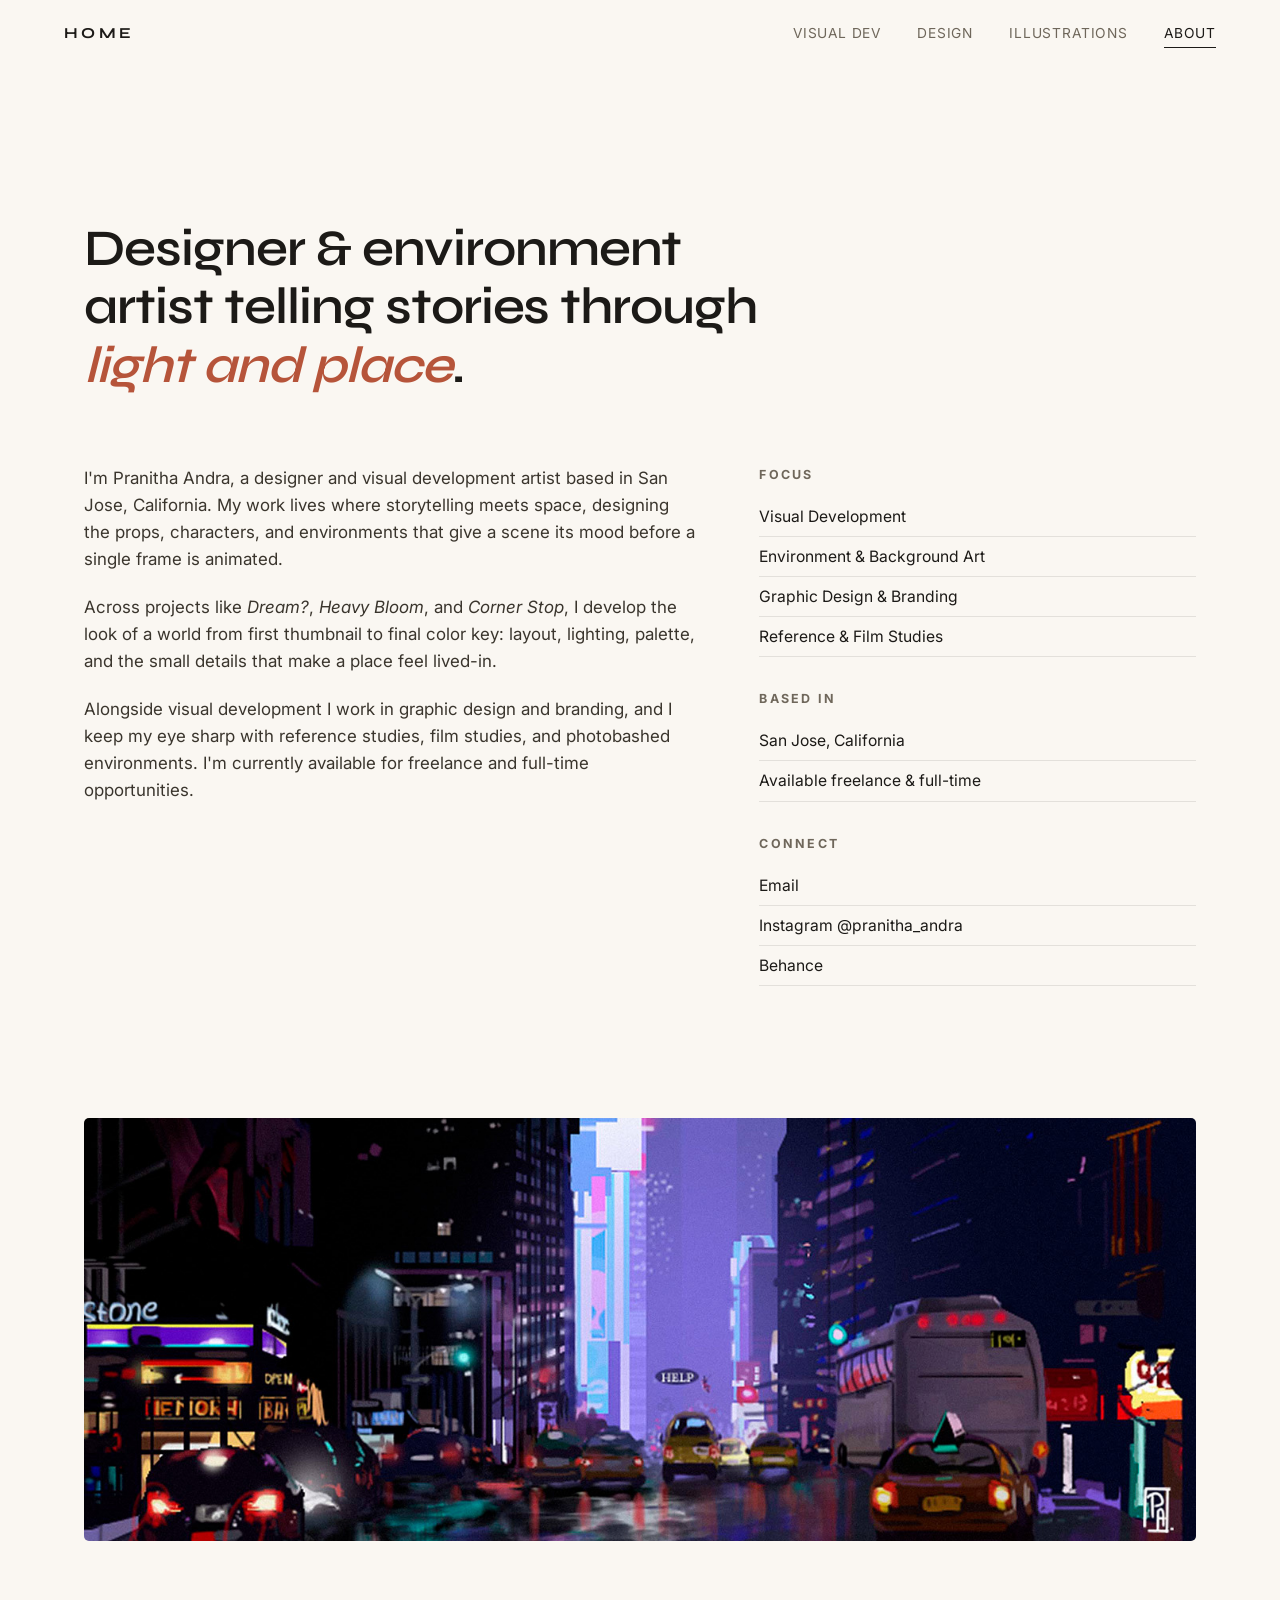
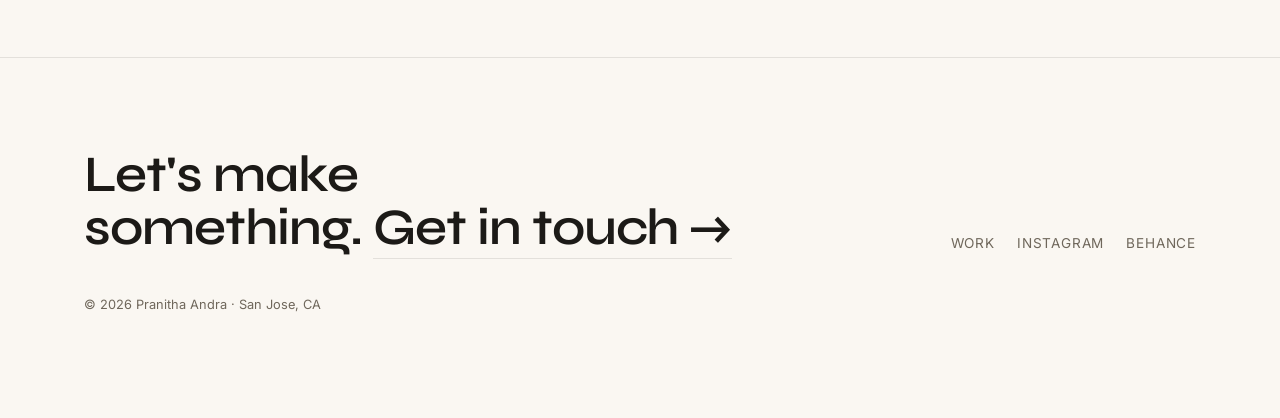
==== about.html @ 13a21b66 "chore: update" ====
<!DOCTYPE html>
<html lang="en">
<head>
  <meta charset="UTF-8" />
  <meta name="viewport" content="width=device-width, initial-scale=1.0" />
  <title>About · Pranitha Andra</title>
  <meta name="description" content="About Pranitha Andra, Visual Development, Illustrator, and Designer based in San Jose, CA. Available for freelance and full-time." />

  <link rel="preconnect" href="https://fonts.googleapis.com" />
  <link rel="preconnect" href="https://fonts.gstatic.com" crossorigin />
  <link href="https://fonts.googleapis.com/css2?family=Inter:wght@400;500;600&family=Syne:wght@600;700;800&display=swap" rel="stylesheet" />
  <link rel="stylesheet" href="css/style.css" />
</head>
<body>

  <nav class="nav">
    <a class="nav__brand" href="index.html">HOME</a>
    <div class="nav__links">
      <a href="visual-dev.html">Visual&nbsp;Dev</a>
      <a href="design.html">Design</a>
      <a href="illustrations.html">Illustrations</a>
      <a href="about.html" aria-current="page">About</a>
    </div>
  </nav>

  <main class="about">
    <div class="wrap">
      <h1 class="about__lead reveal">Designer &amp; environment artist telling stories through <em>light and place</em>.</h1>

      <div class="about__cols">
        <div class="about__body reveal">
          <p>I'm Pranitha Andra, a designer and visual development artist based in San Jose, California. My work lives where storytelling meets space, designing the props, characters, and environments that give a scene its mood before a single frame is animated.</p>
          <p>Across projects like <em>Dream?</em>, <em>Heavy Bloom</em>, and <em>Corner Stop</em>, I develop the look of a world from first thumbnail to final color key: layout, lighting, palette, and the small details that make a place feel lived-in.</p>
          <p>Alongside visual development I work in graphic design and branding, and I keep my eye sharp with reference studies, film studies, and photobashed environments. I'm currently available for freelance and full-time opportunities.</p>
        </div>

        <aside class="about__aside reveal">
          <h3>Focus</h3>
          <ul>
            <li>Visual Development</li>
            <li>Environment &amp; Background Art</li>
            <li>Graphic Design &amp; Branding</li>
            <li>Reference &amp; Film Studies</li>
          </ul>

          <h3>Based in</h3>
          <ul>
            <li>San Jose, California</li>
            <li>Available freelance &amp; full-time</li>
          </ul>

          <h3>Connect</h3>
          <ul>
            <li><a href="mailto:pranitha.andra@gmail.com">Email</a></li>
            <li><a href="https://www.instagram.com/pranitha_andra/" target="_blank" rel="noopener">Instagram @pranitha_andra</a></li>
            <li><a href="https://www.behance.net/pranithaandra" target="_blank" rel="noopener">Behance</a></li>
          </ul>
        </aside>
      </div>

      <div class="about__banner reveal">
        <img src="images/film-studies/05.jpg" alt="Environment study by Pranitha Andra" loading="lazy" />
      </div>
    </div>
  </main>

  <footer class="footer">
    <div class="wrap">
      <div class="footer__grid">
        <h2 class="footer__cta reveal">Let's make<br />something. <a href="mailto:pranitha.andra@gmail.com">Get in touch →</a></h2>
        <div class="footer__links reveal">
          <a href="index.html">Work</a>
          <a href="https://www.instagram.com/pranitha_andra/" target="_blank" rel="noopener">Instagram</a>
          <a href="https://www.behance.net/pranithaandra" target="_blank" rel="noopener">Behance</a>
        </div>
      </div>
      <p class="footer__fine">© <span id="year"></span> Pranitha Andra · San Jose, CA</p>
    </div>
  </footer>

  <script>document.getElementById("year").textContent = new Date().getFullYear();</script>
  <script src="js/main.js"></script>
</body>
</html>
---- css/style.css ----
/* ============================================================
   Pranitha Andra — Portfolio
   Minimal, image-forward, restrained motion.
   ============================================================ */

:root {
  --bg: #faf7f2;
  --bg-2: #f2ede4;
  --ink: #1c1a17;
  --muted: #6f675b;
  --faint: rgba(28, 26, 23, 0.10);
  --faint-2: rgba(28, 26, 23, 0.05);
  --accent: #b6543a;
  --accent-soft: rgba(182, 84, 58, 0.12);

  --display: "Syne", "Trebuchet MS", Georgia, sans-serif;
  --serif: var(--display);
  --sans: "Inter", -apple-system, BlinkMacSystemFont, "Segoe UI", Helvetica, Arial, sans-serif;

  --maxw: 1240px;
  --gutter: clamp(20px, 5vw, 64px);
  --ease: cubic-bezier(0.16, 1, 0.3, 1);
}

* { box-sizing: border-box; }

html { scroll-behavior: smooth; }

body {
  margin: 0;
  background: var(--bg);
  color: var(--ink);
  font-family: var(--sans);
  font-size: 17px;
  line-height: 1.6;
  -webkit-font-smoothing: antialiased;
  text-rendering: optimizeLegibility;
}

img { display: block; max-width: 100%; }

a { color: inherit; text-decoration: none; }

::selection { background: var(--accent-soft); }

.wrap {
  width: 100%;
  max-width: var(--maxw);
  margin: 0 auto;
  padding-inline: var(--gutter);
}

.sr-only {
  position: absolute;
  width: 1px; height: 1px;
  padding: 0; margin: -1px;
  overflow: hidden;
  clip: rect(0, 0, 0, 0);
  white-space: nowrap;
  border: 0;
}

/* Category pages have no hero, so clear the fixed nav */
.workpage { padding-top: clamp(96px, 13vw, 150px); }

/* Ink cursor trail (drawn above content, below the project viewer) */
.ink-canvas {
  position: fixed;
  inset: 0;
  width: 100%;
  height: 100%;
  pointer-events: none;
  z-index: 95;
}

/* ---------- Nav ---------- */
.nav {
  position: fixed;
  inset: 0 0 auto 0;
  z-index: 50;
  display: flex;
  align-items: center;
  justify-content: space-between;
  padding: 18px var(--gutter);
  transition: background 0.4s var(--ease), box-shadow 0.4s var(--ease), padding 0.4s var(--ease);
}
.nav.scrolled {
  background: rgba(250, 247, 242, 0.82);
  backdrop-filter: saturate(150%) blur(14px);
  -webkit-backdrop-filter: saturate(150%) blur(14px);
  box-shadow: 0 1px 0 var(--faint);
  padding-block: 12px;
}
.nav__brand {
  font-family: var(--display);
  font-weight: 700;
  font-size: 0.95rem;
  letter-spacing: 0.22em;
  text-transform: uppercase;
  color: var(--ink);
  transition: color 0.25s var(--ease);
}
.nav__brand:hover,
.nav__brand[aria-current="page"] { color: var(--accent); }
.nav__links {
  display: flex;
  gap: clamp(16px, 3vw, 36px);
  align-items: center;
  font-size: 0.86rem;
  letter-spacing: 0.06em;
  text-transform: uppercase;
}
.nav__links a { position: relative; padding: 4px 0; color: var(--muted); transition: color 0.25s var(--ease); }
.nav__links a::after {
  content: "";
  position: absolute;
  left: 0; bottom: 0;
  width: 100%; height: 1px;
  background: var(--ink);
  transform: scaleX(0);
  transform-origin: right;
  transition: transform 0.35s var(--ease);
}
.nav__links a:hover { color: var(--ink); }
.nav__links a:hover::after { transform: scaleX(1); transform-origin: left; }
.nav__links a[aria-current="page"] { color: var(--ink); }
.nav__links a[aria-current="page"]::after { transform: scaleX(1); transform-origin: left; }

/* Mobile menu button (injected by JS, hidden on desktop) */
.nav__toggle {
  display: none;
  position: relative;
  z-index: 2;
  width: 40px; height: 40px;
  margin-right: -8px;
  border: none; background: none; cursor: pointer;
  align-items: center; justify-content: center;
}
.nav__toggle span {
  position: absolute;
  left: 9px; right: 9px; height: 1.6px;
  background: var(--ink);
  transition: transform 0.3s var(--ease), opacity 0.3s var(--ease);
}
.nav__toggle span:nth-child(1) { transform: translateY(-4px); }
.nav__toggle span:nth-child(2) { transform: translateY(4px); }
.nav.open .nav__toggle span:nth-child(1) { transform: rotate(45deg); }
.nav.open .nav__toggle span:nth-child(2) { transform: rotate(-45deg); }

/* ---------- Hero ---------- */
.hero {
  min-height: 100svh;
  display: flex;
  flex-direction: column;
  justify-content: center;
  align-items: center;
  text-align: center;
  padding-block: 140px 80px;
}
.hero__banner {
  margin: 0;
  perspective: 1000px;
}
.hero__banner-tilt {
  display: inline-block;
  transition: transform 0.4s var(--ease);
  will-change: transform;
}
.hero__banner-img {
  width: min(860px, 90vw);
  height: auto;
  margin: 0 auto;
  animation: bannerFloat 6s ease-in-out infinite;
}
@keyframes bannerFloat {
  0%, 100% { transform: translateY(0); }
  50%      { transform: translateY(-10px); }
}
.hero__scroll {
  margin-top: clamp(40px, 8vw, 90px);
  display: inline-flex;
  align-items: center;
  gap: 12px;
  font-size: 0.78rem;
  letter-spacing: 0.2em;
  text-transform: uppercase;
  color: var(--muted);
}
.hero__scroll .line {
  width: 54px; height: 1px; background: var(--ink);
  transform-origin: left;
  animation: pull 2.4s var(--ease) infinite;
}
@keyframes pull { 0%,100% { transform: scaleX(0.4); } 50% { transform: scaleX(1); } }

/* ---------- Section ---------- */
.section { padding-block: clamp(48px, 8vw, 110px); }
.section:first-of-type { padding-top: clamp(20px, 4vw, 48px); }

/* ---------- Grid + cards ---------- */
.grid {
  display: grid;
  grid-template-columns: repeat(auto-fill, minmax(320px, 1fr));
  gap: clamp(18px, 2.4vw, 34px);
}
.grid--single {
  grid-template-columns: minmax(280px, 640px);
  justify-content: center;
}
.card {
  cursor: pointer;
  border: none;
  background: none;
  padding: 0;
  text-align: left;
  font: inherit;
  color: inherit;
  display: block;
}
.card__frame {
  position: relative;
  overflow: hidden;
  border-radius: 4px;
  aspect-ratio: 4 / 3;
  background: var(--bg-2);
}
.card__frame img,
.card__frame video {
  width: 100%; height: 100%;
  object-fit: cover;
  object-position: center;
  transition: transform 0.9s var(--ease), filter 0.6s var(--ease);
  will-change: transform;
}
.card:hover .card__frame img,
.card:hover .card__frame video { transform: scale(1.06); }

/* Text is hidden until hover, then revealed centered over a darkened image */
.card__overlay {
  position: absolute;
  inset: 0;
  display: flex;
  flex-direction: column;
  align-items: center;
  justify-content: center;
  gap: 10px;
  padding: 20px;
  text-align: center;
  background: rgba(20, 18, 15, 0.5);
  opacity: 0;
  transition: opacity 0.4s var(--ease);
}
.card:hover .card__overlay,
.card:focus-visible .card__overlay { opacity: 1; }
.card__title {
  font-family: var(--display);
  font-weight: 600;
  font-size: clamp(1.1rem, 1.9vw, 1.45rem);
  line-height: 1.15;
  letter-spacing: -0.01em;
  margin: 0;
  color: #fff;
  transform: translateY(10px);
  transition: transform 0.45s var(--ease);
}
.card:hover .card__title,
.card:focus-visible .card__title { transform: none; }
.card__count {
  color: rgba(255, 255, 255, 0.72);
  font-size: 0.74rem;
  letter-spacing: 0.16em;
  text-transform: uppercase;
  transform: translateY(10px);
  transition: transform 0.45s var(--ease) 0.04s;
}
.card:hover .card__count,
.card:focus-visible .card__count { transform: none; }

/* ---------- Footer ---------- */
.footer {
  border-top: 1px solid var(--faint);
  padding-block: clamp(50px, 8vw, 90px);
}
.footer__grid {
  display: flex;
  flex-wrap: wrap;
  gap: 32px;
  align-items: flex-end;
  justify-content: space-between;
}
.footer__cta {
  font-family: var(--display);
  font-weight: 600;
  font-size: clamp(1.8rem, 5vw, 3.2rem);
  line-height: 1.05;
  letter-spacing: -0.02em;
  margin: 0;
}
.footer__cta a { border-bottom: 1px solid var(--faint); transition: border-color 0.3s var(--ease); }
.footer__cta a:hover { border-color: var(--accent); color: var(--accent); }
.footer__links { display: flex; gap: 22px; font-size: 0.85rem; letter-spacing: 0.06em; text-transform: uppercase; color: var(--muted); }
.footer__links a { transition: color 0.25s var(--ease); }
.footer__links a:hover { color: var(--ink); }
.footer__fine { margin-top: 40px; color: var(--muted); font-size: 0.8rem; }

/* ---------- Project viewer (scrollable stack) ---------- */
.lb {
  position: fixed;
  inset: 0;
  z-index: 100;
  background: rgba(18, 16, 13, 0.94);
  opacity: 0;
  visibility: hidden;
  transition: opacity 0.4s var(--ease), visibility 0.4s var(--ease);
}
.lb.open { opacity: 1; visibility: visible; }
.lb__scroll {
  position: absolute;
  inset: 0;
  overflow-y: auto;
  -webkit-overflow-scrolling: touch;
  scroll-behavior: smooth;
  display: flex;
  flex-direction: column;
  justify-content: safe center;   /* center when it fits, scroll from top when it doesn't */
  padding: clamp(72px, 12vh, 120px) clamp(16px, 5vw, 64px) clamp(48px, 10vh, 96px);
}
.lb__cap {
  margin: 0 auto clamp(26px, 5vh, 52px);
  text-align: center;
  color: rgba(255,255,255,0.7);
  font-size: 0.8rem;
  letter-spacing: 0.14em;
  text-transform: uppercase;
}
.lb__cap b { color: #fff; font-weight: 500; }
.lb__stack {
  display: flex;
  flex-direction: column;
  align-items: center;
  gap: clamp(18px, 4vh, 40px);
  max-width: 1100px;
  margin: 0 auto;
}
.lb__img {
  width: auto;
  max-width: 100%;
  max-height: 90vh;
  object-fit: contain;
  border-radius: 3px;
  box-shadow: 0 30px 80px rgba(0,0,0,0.5);
  opacity: 0;
  transform: translateY(22px);
  transition: opacity 0.6s var(--ease), transform 0.6s var(--ease);
}
.lb__img.in { opacity: 1; transform: none; }
.lb__video { width: min(100%, 1100px); height: auto; background: #000; }
.lb__btn {
  position: fixed;
  z-index: 2;
  background: rgba(255,255,255,0.06);
  border: 1px solid rgba(255,255,255,0.16);
  color: #fff;
  width: 52px; height: 52px;
  border-radius: 50%;
  cursor: pointer;
  display: grid; place-items: center;
  font-size: 1.2rem;
  line-height: 1;
  transition: background 0.25s var(--ease), transform 0.25s var(--ease), border-color 0.25s var(--ease);
}
.lb__btn:hover { background: rgba(255,255,255,0.16); border-color: rgba(255,255,255,0.4); }
.lb__btn:active { transform: scale(0.92); }
.lb__close { top: clamp(16px, 3vw, 32px); right: clamp(16px, 3vw, 32px); }

/* ---------- About page ---------- */
.about {
  padding-block: clamp(140px, 18vw, 220px) clamp(60px, 9vw, 120px);
}
.about__lead {
  font-family: var(--display);
  font-weight: 600;
  font-size: clamp(1.8rem, 5vw, 3.2rem);
  line-height: 1.14;
  letter-spacing: -0.02em;
  max-width: 20ch;
  margin: 0 0 clamp(40px, 6vw, 70px);
}
.about__lead em { font-style: italic; color: var(--accent); }
.about__cols {
  display: grid;
  grid-template-columns: 1fr;
  gap: clamp(32px, 5vw, 64px);
}
@media (min-width: 820px) {
  .about__cols { grid-template-columns: 1.4fr 1fr; }
}
.about__body p { color: #3a352d; margin: 0 0 1.2em; font-size: 1.06rem; }
.about__body p:last-child { margin-bottom: 0; }
.about__aside h3 {
  font-family: var(--sans);
  font-size: 0.78rem;
  letter-spacing: 0.18em;
  text-transform: uppercase;
  color: var(--muted);
  margin: 0 0 12px;
}
.about__aside ul { list-style: none; margin: 0 0 32px; padding: 0; }
.about__aside li { padding: 7px 0; border-bottom: 1px solid var(--faint); font-size: 0.98rem; }
.about__aside a { transition: color 0.25s var(--ease); }
.about__aside a:hover { color: var(--accent); }
.about__banner {
  margin-top: clamp(56px, 8vw, 100px);
  aspect-ratio: 21 / 8;
  border-radius: 5px;
  overflow: hidden;
  background: var(--bg-2);
}
.about__banner img { width: 100%; height: 100%; object-fit: cover; object-position: center 40%; }

/* ---------- Reveal animation ---------- */
.reveal {
  opacity: 0;
  transform: translateY(26px);
  transition: opacity 0.9s var(--ease), transform 0.9s var(--ease);
}
.reveal.in { opacity: 1; transform: none; }

/* ---------- Responsive ---------- */
@media (max-width: 900px) {
  .nav__links { gap: clamp(14px, 2.6vw, 28px); }
}

/* Mobile: collapse nav into a full-screen overlay menu */
@media (max-width: 700px) {
  .nav__toggle { display: inline-flex; }
  .nav__brand { position: relative; z-index: 2; }
  /* Use a solid bar (not backdrop-filter) on mobile: a filtered nav would
     become the containing block for the fixed menu, breaking the overlay. */
  .nav.scrolled {
    background: rgba(250, 247, 242, 0.95);
    -webkit-backdrop-filter: none;
    backdrop-filter: none;
  }
  .nav__links {
    position: fixed;
    inset: 0;
    flex-direction: column;
    align-items: center;
    justify-content: safe center;
    gap: 2px;
    overflow-y: auto;
    -webkit-overflow-scrolling: touch;
    padding: clamp(84px, 16vh, 130px) 24px 40px;
    text-transform: none;
    letter-spacing: 0.01em;
    background: rgba(250, 247, 242, 0.98);
    -webkit-backdrop-filter: saturate(150%) blur(16px);
    backdrop-filter: saturate(150%) blur(16px);
    opacity: 0;
    visibility: hidden;
    transition: opacity 0.35s var(--ease), visibility 0.35s var(--ease);
    z-index: 1;
  }
  .nav.open .nav__links { opacity: 1; visibility: visible; }
  .nav__links a {
    padding: 12px 0;
    font-family: var(--display);
    font-weight: 600;
    font-size: clamp(1.5rem, 7vw, 2.1rem);
    color: var(--ink);
  }
  .nav__links a::after { display: none; }
}

/* Landscape / short screens: keep the menu from overflowing off-screen */
@media (max-width: 700px) and (max-height: 520px) {
  .nav__links { padding-top: 68px; }
  .nav__links a { padding: 7px 0; font-size: 1.3rem; }
}

@media (max-width: 620px) {
  body { font-size: 16px; }
  .grid { grid-template-columns: 1fr; }
  .lb__img { max-height: 82vh; }
}

/* Touch devices have no hover, so keep the tile label visible */
@media (hover: none) {
  .card__overlay {
    opacity: 1;
    justify-content: flex-end;
    align-items: flex-start;
    text-align: left;
    padding: 16px 18px;
    gap: 4px;
    background: linear-gradient(to top, rgba(20, 18, 15, 0.72), rgba(20, 18, 15, 0) 60%);
  }
  .card__title, .card__count { transform: none; }
}

/* ---------- Reduced motion ---------- */
@media (prefers-reduced-motion: reduce) {
  html { scroll-behavior: auto; }
  *, *::before, *::after {
    animation-duration: 0.001ms !important;
    animation-iteration-count: 1 !important;
    transition-duration: 0.001ms !important;
  }
  .reveal { opacity: 1; transform: none; }
  .card:hover .card__frame img { transform: none; }
}
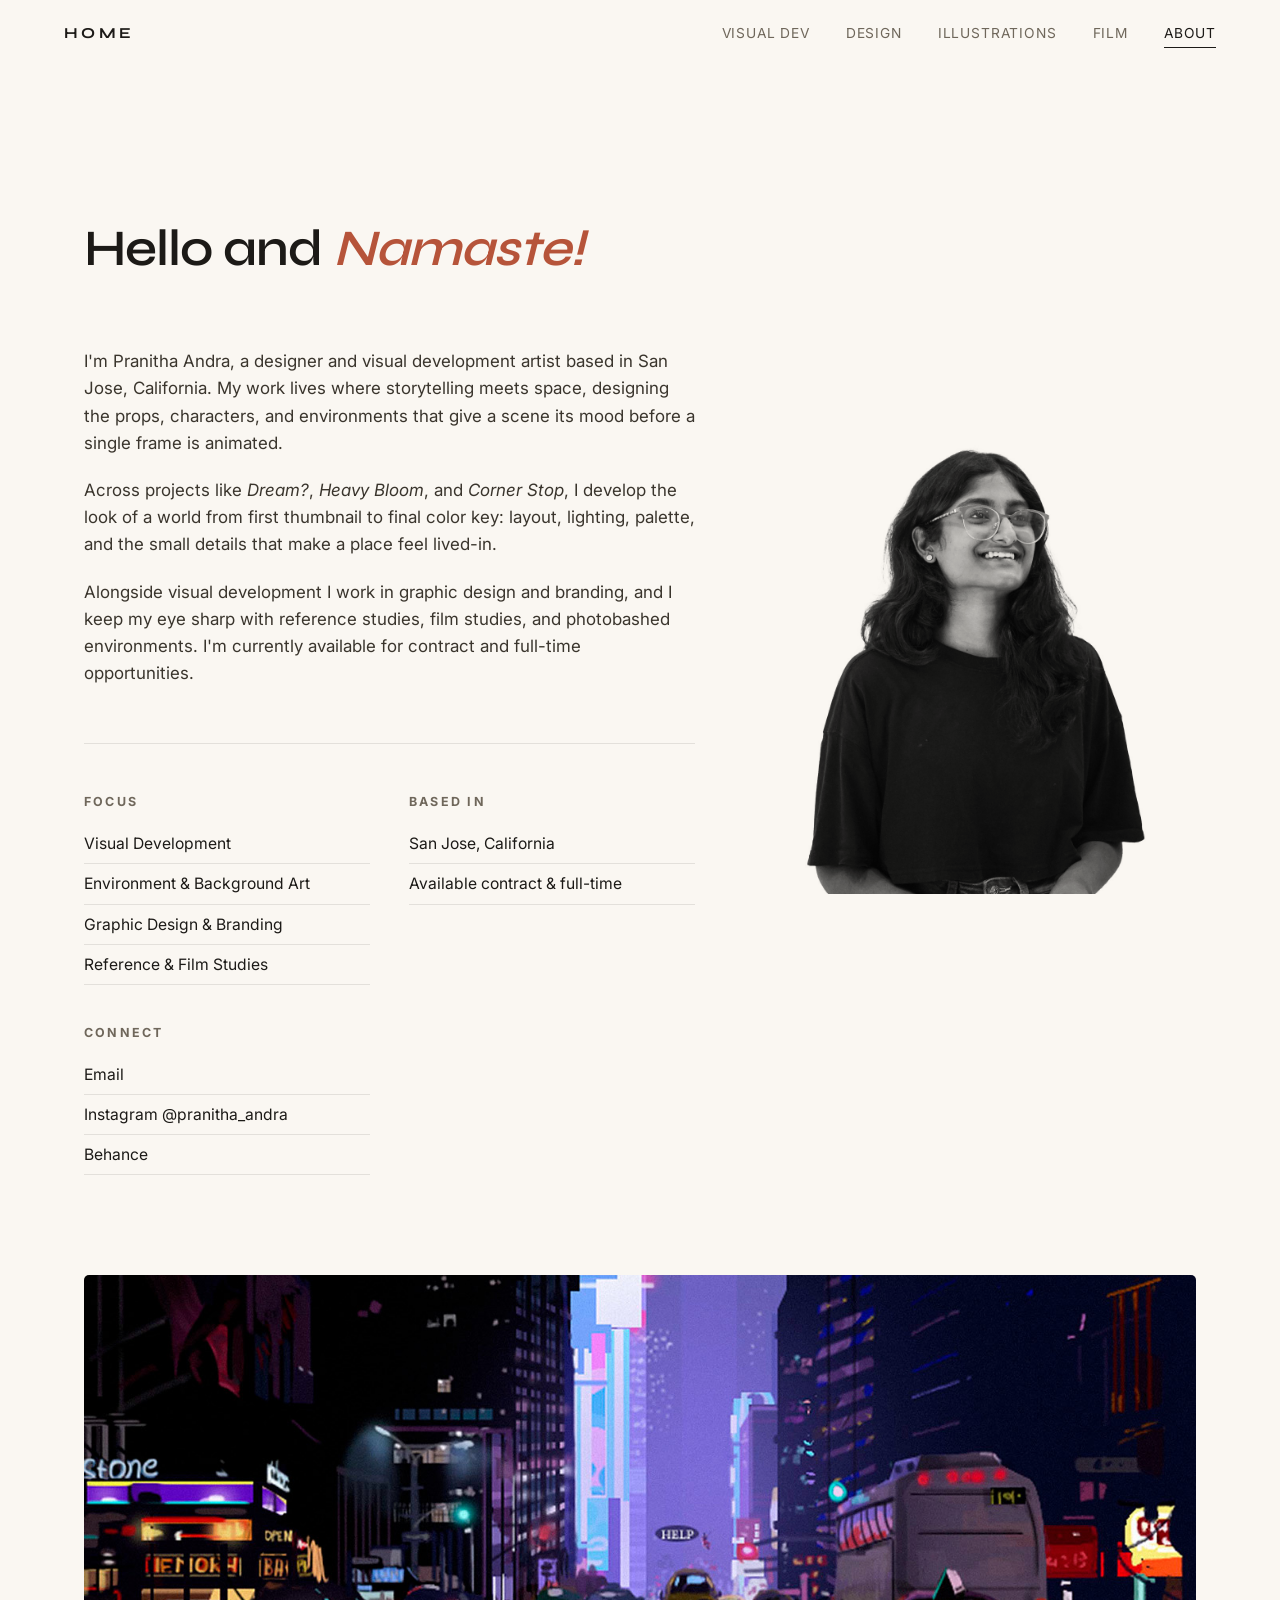
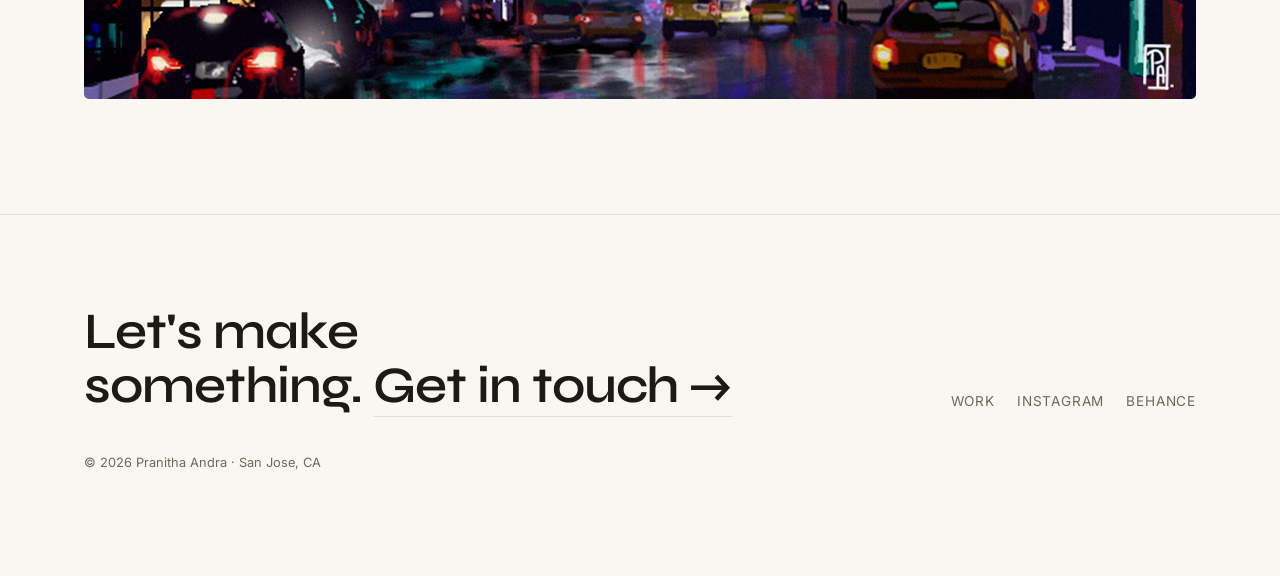
==== commit 75d0708e: "chore: major updates added" ====
--- a/about.html
+++ b/about.html
@@ -4,7 +4,7 @@
   <meta charset="UTF-8" />
   <meta name="viewport" content="width=device-width, initial-scale=1.0" />
   <title>About · Pranitha Andra</title>
-  <meta name="description" content="About Pranitha Andra, Visual Development, Illustrator, and Designer based in San Jose, CA. Available for freelance and full-time." />
+  <meta name="description" content="About Pranitha Andra, Visual Development, Illustrator, and Designer based in San Jose, CA. Available for contract and full-time." />
 
   <link rel="preconnect" href="https://fonts.googleapis.com" />
   <link rel="preconnect" href="https://fonts.gstatic.com" crossorigin />
@@ -14,47 +14,60 @@
 <body>
 
   <nav class="nav">
-    <a class="nav__brand" href="index.html">HOME</a>
+    <a class="nav__brand" href="/">HOME</a>
     <div class="nav__links">
-      <a href="visual-dev.html">Visual&nbsp;Dev</a>
-      <a href="design.html">Design</a>
-      <a href="illustrations.html">Illustrations</a>
-      <a href="about.html" aria-current="page">About</a>
+      <a href="/visual-dev">Visual&nbsp;Dev</a>
+      <a href="/design">Design</a>
+      <a href="/illustrations">Illustrations</a>
+      <a href="/film">Film</a>
+      <a href="/about" aria-current="page">About</a>
     </div>
   </nav>
 
   <main class="about">
     <div class="wrap">
-      <h1 class="about__lead reveal">Designer &amp; environment artist telling stories through <em>light and place</em>.</h1>
+      <h1 class="about__lead reveal">Hello and <em>Namaste!</em></h1>
 
       <div class="about__cols">
         <div class="about__body reveal">
           <p>I'm Pranitha Andra, a designer and visual development artist based in San Jose, California. My work lives where storytelling meets space, designing the props, characters, and environments that give a scene its mood before a single frame is animated.</p>
           <p>Across projects like <em>Dream?</em>, <em>Heavy Bloom</em>, and <em>Corner Stop</em>, I develop the look of a world from first thumbnail to final color key: layout, lighting, palette, and the small details that make a place feel lived-in.</p>
-          <p>Alongside visual development I work in graphic design and branding, and I keep my eye sharp with reference studies, film studies, and photobashed environments. I'm currently available for freelance and full-time opportunities.</p>
+          <p>Alongside visual development I work in graphic design and branding, and I keep my eye sharp with reference studies, film studies, and photobashed environments. I'm currently available for contract and full-time opportunities.</p>
+
+          <div class="about__meta">
+            <div class="about__meta-group">
+              <h3>Focus</h3>
+              <ul>
+                <li>Visual Development</li>
+                <li>Environment &amp; Background Art</li>
+                <li>Graphic Design &amp; Branding</li>
+                <li>Reference &amp; Film Studies</li>
+              </ul>
+            </div>
+
+            <div class="about__meta-group">
+              <h3>Based in</h3>
+              <ul>
+                <li>San Jose, California</li>
+                <li>Available contract &amp; full-time</li>
+              </ul>
+            </div>
+
+            <div class="about__meta-group">
+              <h3>Connect</h3>
+              <ul>
+                <li><a href="mailto:pranitha.andra@gmail.com">Email</a></li>
+                <li><a href="https://www.instagram.com/pranitha_andra/" target="_blank" rel="noopener">Instagram @pranitha_andra</a></li>
+                <li><a href="https://www.behance.net/pranithaandra" target="_blank" rel="noopener">Behance</a></li>
+              </ul>
+            </div>
+          </div>
         </div>
 
         <aside class="about__aside reveal">
-          <h3>Focus</h3>
-          <ul>
-            <li>Visual Development</li>
-            <li>Environment &amp; Background Art</li>
-            <li>Graphic Design &amp; Branding</li>
-            <li>Reference &amp; Film Studies</li>
-          </ul>
-
-          <h3>Based in</h3>
-          <ul>
-            <li>San Jose, California</li>
-            <li>Available freelance &amp; full-time</li>
-          </ul>
-
-          <h3>Connect</h3>
-          <ul>
-            <li><a href="mailto:pranitha.andra@gmail.com">Email</a></li>
-            <li><a href="https://www.instagram.com/pranitha_andra/" target="_blank" rel="noopener">Instagram @pranitha_andra</a></li>
-            <li><a href="https://www.behance.net/pranithaandra" target="_blank" rel="noopener">Behance</a></li>
-          </ul>
+          <div class="about__photo">
+            <img src="images/profile/profile.jpeg" alt="Portrait of Pranitha Andra" loading="lazy" />
+          </div>
         </aside>
       </div>
 
@@ -69,7 +82,7 @@
       <div class="footer__grid">
         <h2 class="footer__cta reveal">Let's make<br />something. <a href="mailto:pranitha.andra@gmail.com">Get in touch →</a></h2>
         <div class="footer__links reveal">
-          <a href="index.html">Work</a>
+          <a href="/">Work</a>
           <a href="https://www.instagram.com/pranitha_andra/" target="_blank" rel="noopener">Instagram</a>
           <a href="https://www.behance.net/pranithaandra" target="_blank" rel="noopener">Behance</a>
         </div>
--- a/css/style.css
+++ b/css/style.css
@@ -72,6 +72,8 @@
   pointer-events: none;
   z-index: 95;
 }
+/* In spark mode the trail must render above the open project viewer (z-index 100) */
+.ink-canvas--spark { z-index: 110; }
 
 /* ---------- Nav ---------- */
 .nav {
@@ -355,6 +357,57 @@
 }
 .lb__img.in { opacity: 1; transform: none; }
 .lb__video { width: min(100%, 1100px); height: auto; background: #000; }
+
+/* Gallery grid variant (e.g. Thayyam concept art): whole images, masonry board */
+.lb__stack--grid {
+  display: block;
+  column-count: 2;
+  column-gap: clamp(12px, 2.4vw, 28px);
+  max-width: 1180px;
+  width: 100%;
+}
+@media (min-width: 960px) {
+  .lb__stack--grid { column-count: 3; }
+}
+.lb__stack--grid .lb__img {
+  width: 100%;
+  max-height: none;
+  margin: 0 0 clamp(12px, 2.4vw, 28px);
+  break-inside: avoid;
+  -webkit-column-break-inside: avoid;
+  cursor: zoom-in;
+  transition: opacity 0.6s var(--ease), transform 0.35s var(--ease);
+}
+.lb__stack--grid .lb__img.in:hover { transform: scale(1.015); }
+
+/* Click-to-expand overlay for grid gallery images */
+.lb__zoom {
+  position: fixed;
+  inset: 0;
+  z-index: 3;
+  display: none;
+  place-items: center;
+  padding: clamp(16px, 5vw, 72px);
+  background: rgba(10, 8, 6, 0.72);
+  -webkit-backdrop-filter: blur(3px);
+  backdrop-filter: blur(3px);
+  cursor: zoom-out;
+}
+.lb__zoom.open { display: grid; }
+.lb__zoom img {
+  max-width: 100%;
+  max-height: 92vh;
+  width: auto;
+  object-fit: contain;
+  border-radius: 3px;
+  box-shadow: 0 30px 90px rgba(0, 0, 0, 0.6);
+  animation: zoomIn 0.28s var(--ease);
+}
+@keyframes zoomIn {
+  from { opacity: 0; transform: scale(0.96); }
+  to   { opacity: 1; transform: none; }
+}
+
 .lb__btn {
   position: fixed;
   z-index: 2;
@@ -394,10 +447,33 @@
 }
 @media (min-width: 820px) {
   .about__cols { grid-template-columns: 1.4fr 1fr; }
+  /* Lift the side portrait slightly above the intro's top line */
+  .about__photo { margin-top: clamp(-48px, -2.6vw, -22px); }
+}
+/* Side portrait: B&W-on-white subject blended into the paper background */
+.about__photo {
+  margin: 0;
+  aspect-ratio: 4 / 5;
+}
+.about__photo img {
+  width: 100%;
+  height: 100%;
+  object-fit: cover;
+  object-position: center bottom;   /* trim the white headroom so the subject sits up beside the bio */
+  mix-blend-mode: multiply;
 }
 .about__body p { color: #3a352d; margin: 0 0 1.2em; font-size: 1.06rem; }
 .about__body p:last-child { margin-bottom: 0; }
-.about__aside h3 {
+/* Focus / Based in / Connect: a tidy row beneath the introduction */
+.about__meta {
+  display: grid;
+  grid-template-columns: repeat(auto-fit, minmax(180px, 1fr));
+  gap: clamp(22px, 3vw, 44px);
+  margin-top: clamp(36px, 5vw, 56px);
+  padding-top: clamp(30px, 4vw, 48px);
+  border-top: 1px solid var(--faint);
+}
+.about__meta h3 {
   font-family: var(--sans);
   font-size: 0.78rem;
   letter-spacing: 0.18em;
@@ -405,10 +481,10 @@
   color: var(--muted);
   margin: 0 0 12px;
 }
-.about__aside ul { list-style: none; margin: 0 0 32px; padding: 0; }
-.about__aside li { padding: 7px 0; border-bottom: 1px solid var(--faint); font-size: 0.98rem; }
-.about__aside a { transition: color 0.25s var(--ease); }
-.about__aside a:hover { color: var(--accent); }
+.about__meta ul { list-style: none; margin: 0; padding: 0; }
+.about__meta li { padding: 7px 0; border-bottom: 1px solid var(--faint); font-size: 0.98rem; }
+.about__meta a { transition: color 0.25s var(--ease); }
+.about__meta a:hover { color: var(--accent); }
 .about__banner {
   margin-top: clamp(56px, 8vw, 100px);
   aspect-ratio: 21 / 8;
